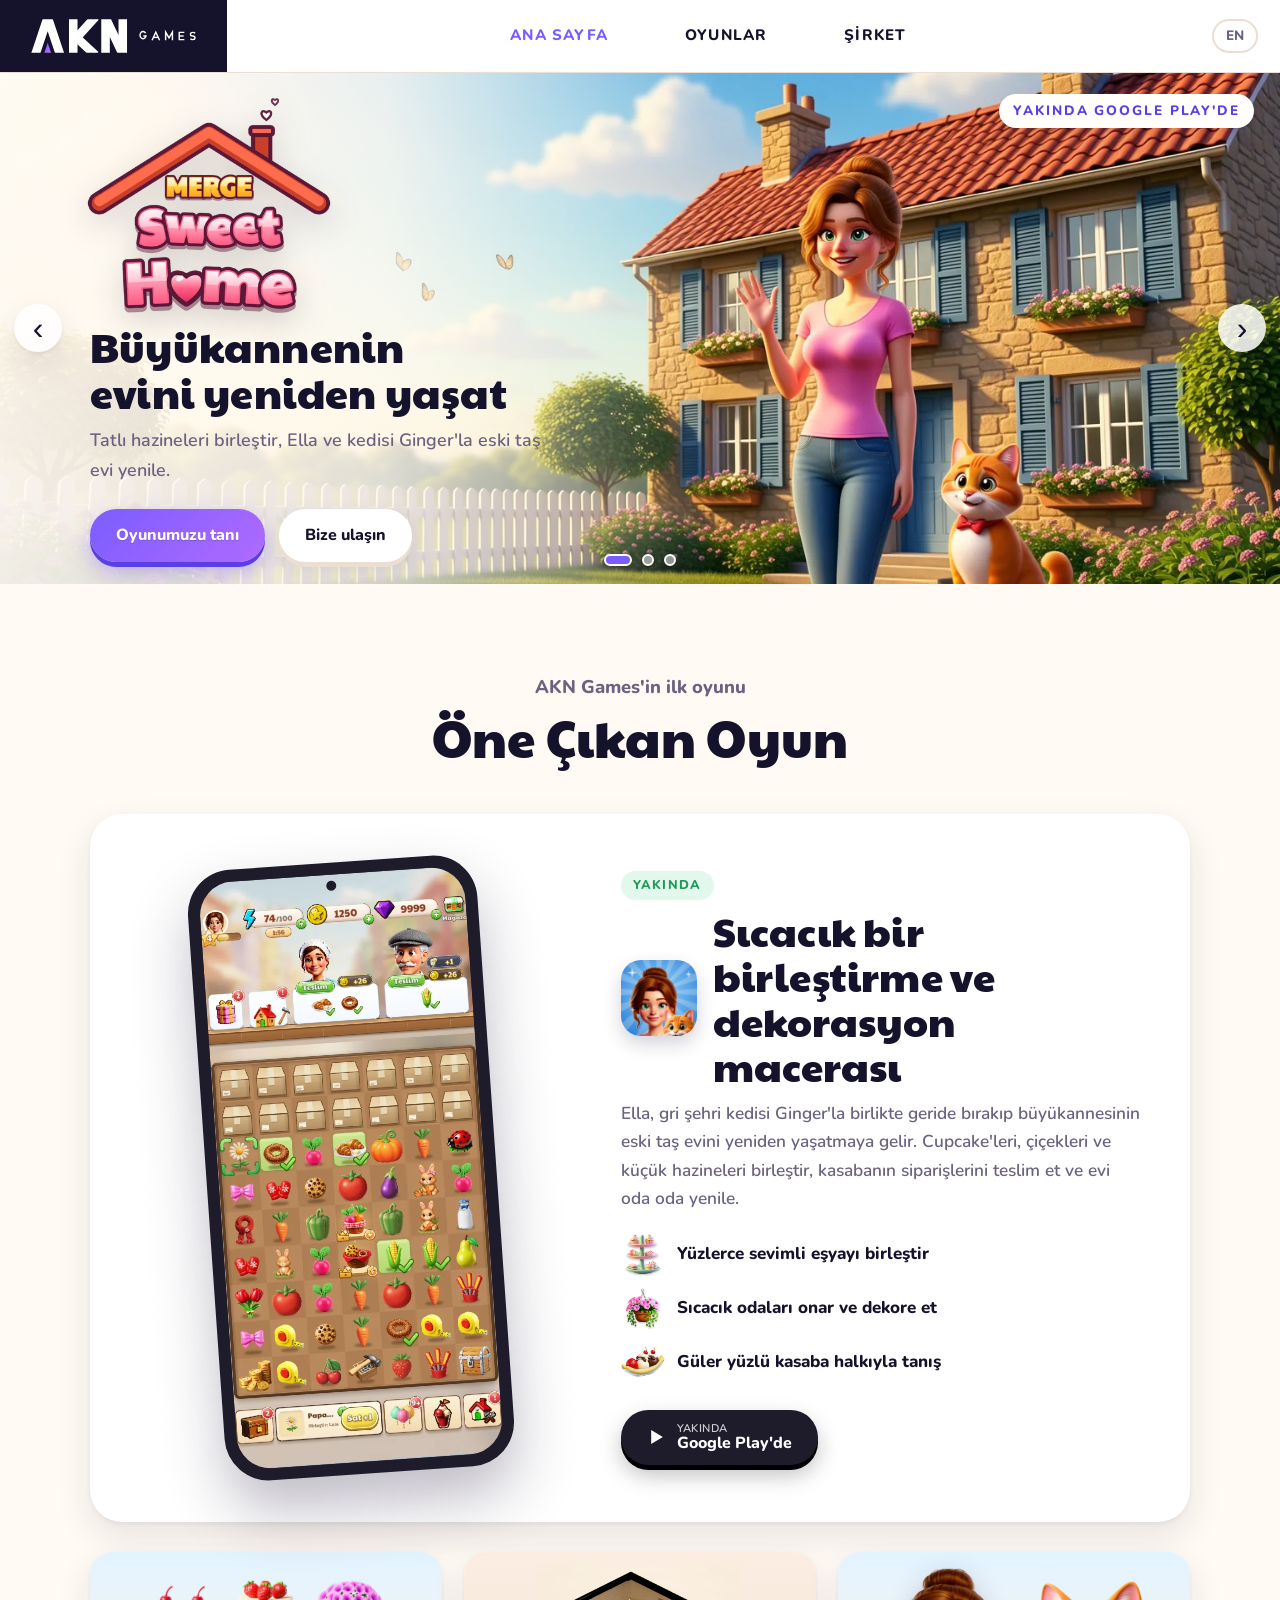
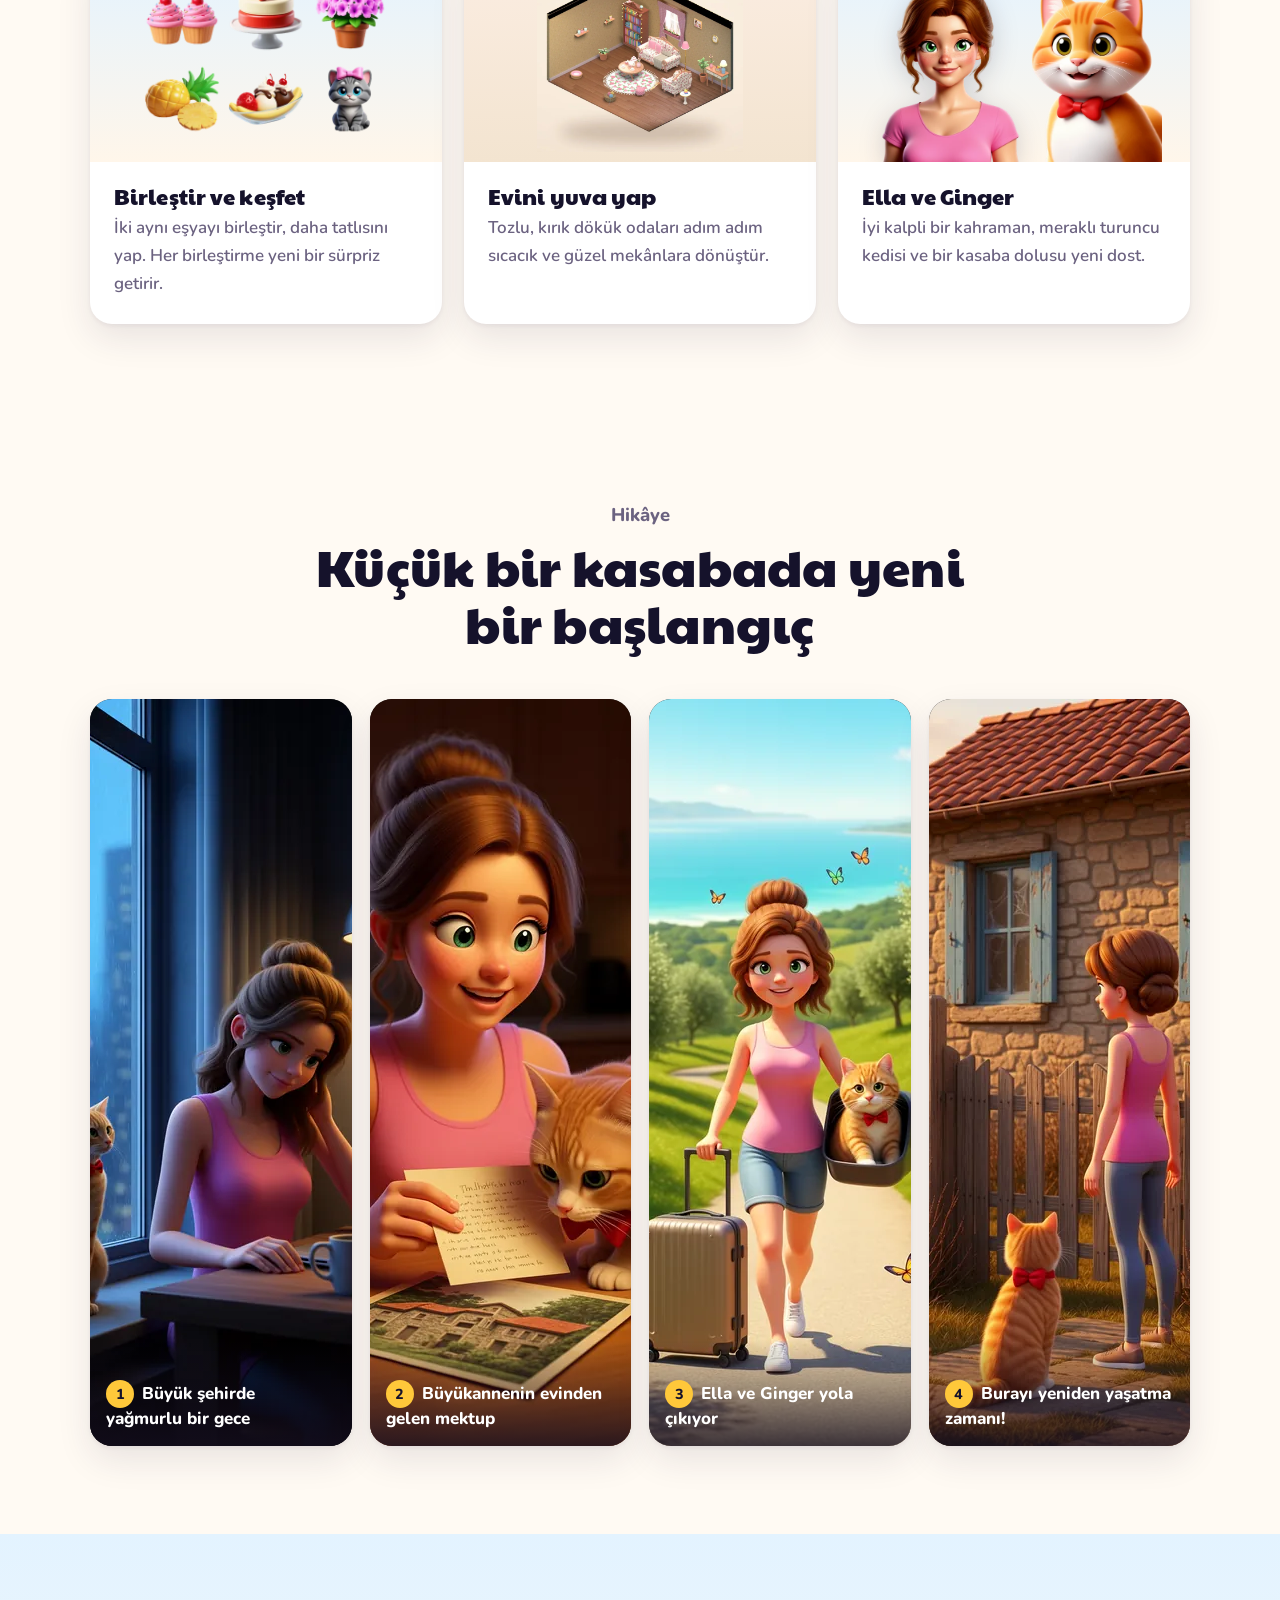
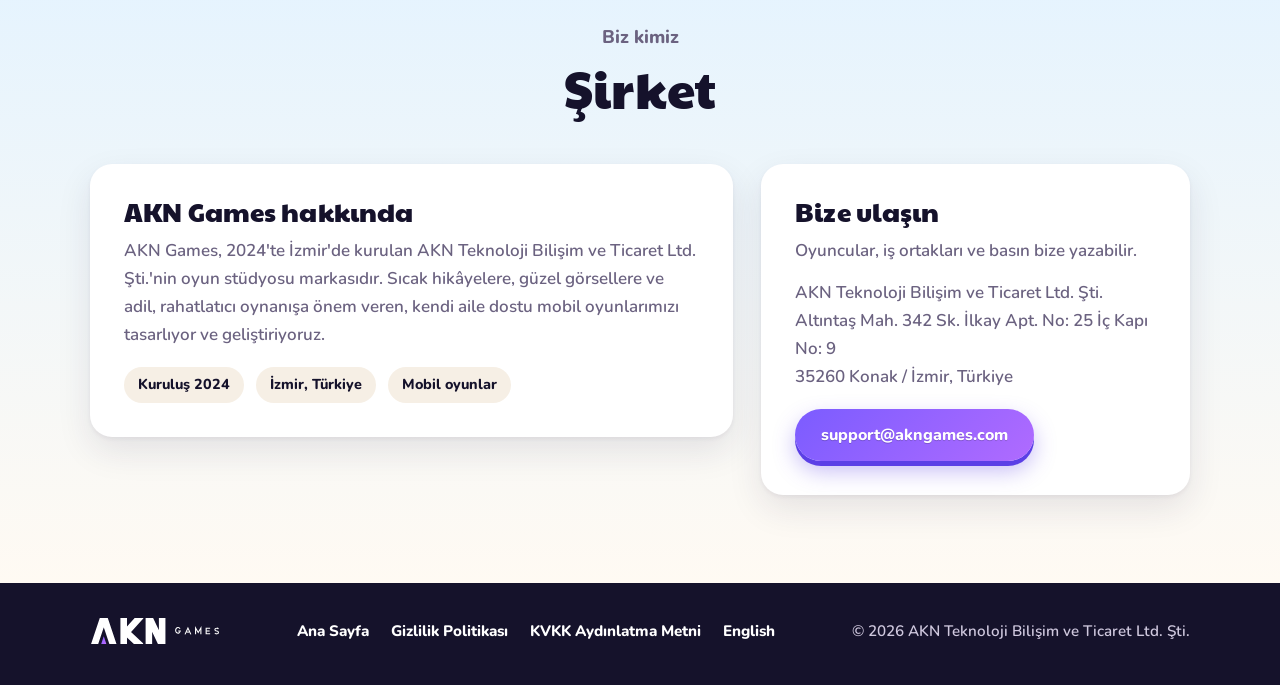
==== tr/index.html @ b54493ae "AKN Games web sitesi Ana sayfa (EN/TR), gizlilik politikasi, KVKK aydinlatma metni.  Co-Authored-By:" ====
<!doctype html>
<html lang="tr">
<head>
<meta charset="utf-8">
<meta name="viewport" content="width=device-width, initial-scale=1">
<title>AKN Games – Sıcacık mobil oyunlar</title>
<meta name="description" content="AKN Games sıcak, keyifli mobil oyunlar yapar. İlk oyunumuz, Ella ve kedisi Ginger'ın birleştirme ve ev dekorasyonu macerası, yakında Google Play'de.">
<link rel="icon" href="../favicon.svg" type="image/svg+xml">
<link rel="preload" href="../fonts/paytone-one.woff2" as="font" type="font/woff2" crossorigin>
<link rel="stylesheet" href="../style.css">
<link rel="alternate" hreflang="en" href="https://akngames.com/index.html">
</head>
<body>
<header class="nav">
  <a class="logo" href="index.html"><img src="../img/logo-beyaz.svg" alt="AKN Games" width="204" height="44"></a>
  <nav aria-label="Ana menü">
    <a href="index.html" aria-current="page">Ana Sayfa</a>
    <a href="#games">Oyunlar</a>
    <a href="#company">Şirket</a>
  </nav>
  <div class="lang"><a href="../index.html" hreflang="en" lang="en">EN</a></div>
</header>

<section class="slider" aria-roledescription="carousel" aria-label="Merge Sweet Home">
  <span class="eyebrow slider-badge">Yakında Google Play'de</span>
  <div class="slides">
    <div class="slide on" data-i="0">
      <img src="../img/banner-ev.webp" alt="Ella ve Ginger yenilenmiş taş evlerinin önünde" width="1536" height="640">
      <div class="slide-txt wrap">
        <img class="game-logo" src="../img/oyun-logo.webp" alt="Merge Sweet Home" width="420" height="373">
        <h1>Büyükannenin evini yeniden yaşat</h1>
        <p>Tatlı hazineleri birleştir, Ella ve kedisi Ginger'la eski taş evi yenile.</p>
        <div class="actions"><a class="btn btn-play" href="#games">Oyunumuzu tanı</a><a class="btn btn-light" href="mailto:support@akngames.com">Bize ulaşın</a></div>
      </div>
    </div>
    <div class="slide" data-i="1" aria-hidden="true">
      <img src="../img/banner-salon.webp" alt="Ella, Ginger'la birlikte sıcacık salonu dekore ediyor" width="1536" height="640" loading="lazy">
      <div class="slide-txt wrap">
        <img class="game-logo" src="../img/oyun-logo.webp" alt="Merge Sweet Home" width="420" height="373">
        <h1>Her odayı yuva gibi yap</h1>
        <p>Odaları onar, temizle ve dekore et; adım adım, keyifle.</p>
        <div class="actions"><a class="btn btn-play" href="#games">Oyunumuzu tanı</a><a class="btn btn-light" href="mailto:support@akngames.com">Bize ulaşın</a></div>
      </div>
    </div>
    <div class="slide" data-i="2" aria-hidden="true">
      <img src="../img/banner-kasaba.webp" alt="Ella ve Ginger küçük kasabanın güneşli caddesinde" width="1536" height="640" loading="lazy">
      <div class="slide-txt wrap">
        <img class="game-logo" src="../img/oyun-logo.webp" alt="Merge Sweet Home" width="420" height="373">
        <h1>Bahar Vadisi'nin güler yüzlü insanlarıyla tanış</h1>
        <p>Kasabanın siparişlerini teslim et, küçük bir kasabada yeni dostlar edin.</p>
        <div class="actions"><a class="btn btn-play" href="#games">Oyunumuzu tanı</a><a class="btn btn-light" href="mailto:support@akngames.com">Bize ulaşın</a></div>
      </div>
    </div>
  </div>
  <button class="arrow prev" type="button" aria-label="Önceki">&#8249;</button>
  <button class="arrow next" type="button" aria-label="Sonraki">&#8250;</button>
  <div class="dots"><button type="button" aria-label="Göster 1" aria-current="true"></button><button type="button" aria-label="Göster 2"></button><button type="button" aria-label="Göster 3"></button></div>
</section>

<section class="block" id="games">
  <div class="wrap">
    <div class="head">
      <span class="sub">AKN Games'in ilk oyunu</span>
      <h2>Öne Çıkan Oyun</h2>
    </div>

    <article class="game">
      <div class="phone"><img src="../img/game-board.webp" alt="Merge Sweet Home oyun tahtası" width="456" height="988"></div>
      <div>
        <span class="tag">Yakında</span>
        <div class="game-title">
          <img src="../img/game-icon.webp" alt="" width="320" height="320">
          <h3>Sıcacık bir birleştirme ve dekorasyon macerası</h3>
        </div>
        <p>Ella, gri şehri kedisi Ginger'la birlikte geride bırakıp büyükannesinin eski taş evini yeniden yaşatmaya gelir. Cupcake'leri, çiçekleri ve küçük hazineleri birleştir, kasabanın siparişlerini teslim et ve evi oda oda yenile.</p>
        <ul class="points">
          <li><img src="../img/item-bake11.webp" alt="" width="160" height="160">Yüzlerce sevimli eşyayı birleştir</li>
          <li><img src="../img/item-flower9.webp" alt="" width="160" height="160">Sıcacık odaları onar ve dekore et</li>
          <li><img src="../img/item-ice4.webp" alt="" width="160" height="160">Güler yüzlü kasaba halkıyla tanış</li>
        </ul>
        <a class="btn btn-dark" href="#games" aria-disabled="true">
          <svg viewBox="0 0 24 24" aria-hidden="true"><path d="M5 3.5v17l14-8.5z" fill="#fff"/></svg>
          <span><small>YAKINDA</small><b>Google Play'de</b></span>
        </a>
      </div>
    </article>

    <div class="features">
      <div class="feature">
        <div class="pic items"><img src="../img/item-bake5.webp" alt="" width="160" height="160"><img src="../img/item-bake8.webp" alt="" width="160" height="160"><img src="../img/item-flower6.webp" alt="" width="160" height="160"><img src="../img/item-fruit7.webp" alt="" width="160" height="160"><img src="../img/item-ice4.webp" alt="" width="160" height="160"><img src="../img/item-kedi3.webp" alt="" width="160" height="160"></div>
        <div class="txt"><h3>Birleştir ve keşfet</h3><p>İki aynı eşyayı birleştir, daha tatlısını yap. Her birleştirme yeni bir sürpriz getirir.</p></div>
      </div>
      <div class="feature">
        <div class="pic room"><img src="../img/room1.webp" alt="Bitmiş, sıcacık bir oturma odası" width="720" height="666"></div>
        <div class="txt"><h3>Evini yuva yap</h3><p>Tozlu, kırık dökük odaları adım adım sıcacık ve güzel mekânlara dönüştür.</p></div>
      </div>
      <div class="feature">
        <div class="pic pair"><img class="g" src="../img/ginger-bust.webp" alt="Kedi Ginger" width="360" height="499"><img class="e" src="../img/ella-bust.webp" alt="Ella" width="360" height="503"></div>
        <div class="txt"><h3>Ella ve Ginger</h3><p>İyi kalpli bir kahraman, meraklı turuncu kedisi ve bir kasaba dolusu yeni dost.</p></div>
      </div>
    </div>
  </div>
</section>

<section class="block story-block">
  <div class="wrap">
    <div class="head">
      <span class="sub">Hikâye</span>
      <h2>Küçük bir kasabada yeni bir başlangıç</h2>
    </div>
    <div class="story">
      <figure><img src="../img/story1.webp" alt="Ella yağmurlu şehirde Ginger'la geç saate kadar çalışıyor" width="420" height="747" loading="lazy"><figcaption><b>1</b>Büyük şehirde yağmurlu bir gece</figcaption></figure>
      <figure><img src="../img/story2.webp" alt="Ella büyükannesinin evi hakkındaki mektubu okuyor" width="420" height="747" loading="lazy"><figcaption><b>2</b>Büyükannenin evinden gelen mektup</figcaption></figure>
      <figure><img src="../img/story3.webp" alt="Ella ve Ginger güneşli bir yolda" width="420" height="747" loading="lazy"><figcaption><b>3</b>Ella ve Ginger yola çıkıyor</figcaption></figure>
      <figure><img src="../img/story4.webp" alt="Ella ve Ginger eski taş eve varıyor" width="420" height="747" loading="lazy"><figcaption><b>4</b>Burayı yeniden yaşatma zamanı!</figcaption></figure>
    </div>
  </div>
</section>

<section class="block company" id="company">
  <div class="wrap">
    <div class="head">
      <span class="sub">Biz kimiz</span>
      <h2>Şirket</h2>
    </div>
    <div class="about">
      <div class="card">
        <h3>AKN Games hakkında</h3>
        <p>AKN Games, 2024'te İzmir'de kurulan AKN Teknoloji Bilişim ve Ticaret Ltd. Şti.'nin oyun stüdyosu markasıdır. Sıcak hikâyelere, güzel görsellere ve adil, rahatlatıcı oynanışa önem veren, kendi aile dostu mobil oyunlarımızı tasarlıyor ve geliştiriyoruz.</p>
        <div class="stats"><span>Kuruluş 2024</span><span>İzmir, Türkiye</span><span>Mobil oyunlar</span></div>
      </div>
      <div class="card">
        <h3>Bize ulaşın</h3>
        <p>Oyuncular, iş ortakları ve basın bize yazabilir.</p>
        <address>AKN Teknoloji Bilişim ve Ticaret Ltd. Şti.<br>Altıntaş Mah. 342 Sk. İlkay Apt. No: 25 İç Kapı No: 9<br>35260 Konak / İzmir, Türkiye</address>
        <a class="btn btn-play" href="mailto:support@akngames.com">support@akngames.com</a>
      </div>
    </div>
  </div>
</section>

<footer class="foot">
  <div class="wrap">
    <span class="foot-brand"><img src="../img/logo-beyaz.svg" alt="AKN Games" width="148" height="32"></span>
    <nav aria-label="Footer">
      <a href="index.html">Ana Sayfa</a><a href="gizlilik.html">Gizlilik Politikası</a><a href="kvkk.html">KVKK Aydınlatma Metni</a><a href="../index.html" lang="en">English</a>
    </nav>
    <span>© 2026 AKN Teknoloji Bilişim ve Ticaret Ltd. Şti.</span>
  </div>
</footer>
<script src="../site.js" defer></script>
</body>
</html>
---- style.css ----
/* AKN Games sitesi. Duzen higgsgame.com orneginden (renkli logo blogu + sade menu, tam genislik oyun gorseli,
   "Featured Game" satiri, sirket ve iletisim). Yazi tipleri oyundakiyle ayni ve sitede barinir (ucuncu tarafa istek yok). */
@font-face { font-family: "Paytone One"; src: url("fonts/paytone-one.woff2") format("woff2"); font-weight: 400; font-display: swap; }
@font-face { font-family: "Nunito"; src: url("fonts/nunito-600.woff2") format("woff2"); font-weight: 600; font-display: swap; }
@font-face { font-family: "Nunito"; src: url("fonts/nunito-800.woff2") format("woff2"); font-weight: 800; font-display: swap; }

:root {
  --brand: #7b5cff;
  --brand-dark: #5b3fe6;
  --sky: #3fa9f5;
  --sky-soft: #e3f3ff;
  --sun: #ffc83a;
  --leaf: #2fbf71;
  --leaf-dark: #1f9a58;
  --ink: #15122b;
  --muted: #6b6280;
  --bg: #fffaf3;
  --soft: #f6efe5;
  --card: #ffffff;
  --line: #eadfd2;
  --radius: 22px;
  --shadow: 0 2px 4px rgba(43, 33, 64, .06), 0 14px 34px rgba(43, 33, 64, .10);
  --display: "Paytone One", "Arial Rounded MT Bold", "Segoe UI", system-ui, sans-serif;
  --body: "Nunito", "Segoe UI", system-ui, -apple-system, Roboto, Arial, sans-serif;
}
* { box-sizing: border-box; }
html { scroll-behavior: smooth; -webkit-text-size-adjust: 100%; }
body { margin: 0; background: var(--bg); color: var(--ink); font: 600 17px/1.65 var(--body); }
img { max-width: 100%; display: block; }
a { color: var(--brand-dark); text-underline-offset: 3px; }
a:focus-visible, .btn:focus-visible { outline: 3px solid var(--sky); outline-offset: 3px; border-radius: 10px; }
h1, h2, h3 { font-family: var(--display); font-weight: 400; line-height: 1.12; margin: 0; letter-spacing: .005em; }
.wrap { max-width: 1140px; margin: 0 auto; padding: 0 20px; }

/* ---------------------------------------------------------------- ust menu */
.nav { position: sticky; top: 0; z-index: 20; display: flex; align-items: stretch; background: #fff; box-shadow: 0 1px 0 var(--line); }
.logo { display: flex; align-items: center; background: var(--ink); text-decoration: none; padding: 0 30px; min-height: 72px; }
.logo img { height: 36px; width: auto; }
.nav nav { flex: 1; display: flex; align-items: center; justify-content: center; gap: clamp(18px, 6vw, 90px); padding: 0 16px; }
.nav nav a { color: var(--ink); text-decoration: none; font-weight: 800; font-size: .95rem; letter-spacing: .08em; text-transform: uppercase; }
.nav nav a:hover, .nav nav a[aria-current="page"] { color: var(--brand); }
.lang { display: flex; align-items: center; padding: 0 22px; }
.lang a { color: var(--muted); font-weight: 800; font-size: .85rem; text-decoration: none; border: 2px solid var(--line); border-radius: 999px; padding: 4px 12px; }
.lang a:hover { border-color: var(--brand); color: var(--brand); }

/* ---------------------------------------------------------------- ana banner (kayan) */
.slider { position: relative; overflow: hidden; background: #cfe9ff; }
.slides { position: relative; height: clamp(460px, 40vw, 680px); }
.slide { position: absolute; inset: 0; opacity: 0; visibility: hidden; transition: opacity .8s ease, visibility .8s; }
.slide.on { opacity: 1; visibility: visible; }
.slide > img { position: absolute; inset: 0; width: 100%; height: 100%; object-fit: cover; object-position: 70% 50%; }
.slide::after { content: ""; position: absolute; inset: 0; pointer-events: none;
  background: linear-gradient(90deg, rgba(255, 250, 243, .94) 0%, rgba(255, 250, 243, .78) 30%, rgba(255, 250, 243, 0) 56%); }
.slide-txt { position: relative; z-index: 2; height: 100%; display: flex; flex-direction: column; justify-content: center; align-items: flex-start; }
.slide-txt > * { max-width: 470px; }
.game-logo { width: min(250px, 60%); height: auto; margin: 0 0 8px -6px; filter: drop-shadow(0 10px 16px rgba(21, 18, 43, .18)); }
.slide h1 { font-size: clamp(1.8rem, 3.2vw, 2.7rem); margin: 0 0 10px; text-wrap: balance; }
.slide p { color: var(--muted); font-size: 1.12rem; margin: 0 0 24px; }
.slider-badge { position: absolute; z-index: 5; top: 22px; right: 26px; margin: 0; }
.arrow { position: absolute; z-index: 5; top: 50%; transform: translateY(-50%); width: 48px; height: 48px; border: 0; border-radius: 50%;
  background: rgba(255, 255, 255, .85); color: var(--ink); font-size: 2rem; line-height: 1; cursor: pointer; box-shadow: var(--shadow); }
.arrow:hover { background: #fff; }
.arrow:focus-visible, .dots button:focus-visible { outline: 3px solid var(--brand); outline-offset: 3px; }
.prev { left: 14px; }
.next { right: 14px; }
.dots { position: absolute; z-index: 5; left: 0; right: 0; bottom: 18px; display: flex; justify-content: center; gap: 10px; }
.dots button { width: 12px; height: 12px; padding: 0; border: 2px solid #fff; border-radius: 50%; background: rgba(255, 255, 255, .5); cursor: pointer; box-shadow: 0 1px 4px rgba(0, 0, 0, .25); }
.dots button[aria-current="true"] { background: var(--brand); border-color: #fff; width: 28px; border-radius: 999px; }
.eyebrow { display: inline-block; font-weight: 800; font-size: .85rem; letter-spacing: .14em; text-transform: uppercase; color: var(--brand-dark); background: #fff; border-radius: 999px; padding: 6px 14px; box-shadow: var(--shadow); margin-bottom: 18px; }
.actions { display: flex; flex-wrap: wrap; gap: 14px; align-items: center; }

/* oyun dugmeleri (oyundaki yesil dugme gibi) */
.btn { display: inline-flex; align-items: center; gap: 10px; text-decoration: none; font-weight: 800; font-size: 1rem; border-radius: 999px; padding: 13px 26px; transition: transform .15s ease; }
.btn:hover { transform: translateY(-2px); }
.btn-play { color: #fff; background: linear-gradient(135deg, #7b5cff, #b06bff); box-shadow: 0 5px 0 var(--brand-dark), 0 10px 22px rgba(91, 63, 230, .35); text-shadow: 0 1px 0 rgba(0, 0, 0, .18); }
.btn-dark { color: #fff; background: #1e1b2b; box-shadow: 0 5px 0 #000, 0 10px 22px rgba(0, 0, 0, .25); }
.btn-dark svg { width: 20px; height: 20px; }
.btn-dark small { display: block; font-size: .7rem; font-weight: 600; opacity: .8; line-height: 1; letter-spacing: .04em; }
.btn-dark b { display: block; line-height: 1.15; }
.btn-light { color: var(--ink); background: #fff; box-shadow: 0 5px 0 var(--line), 0 10px 22px rgba(43, 33, 64, .10); }


/* ---------------------------------------------------------------- bolumler */
section.block { padding: 88px 0; }
.head { text-align: center; margin: 0 auto 48px; max-width: 720px; }
.head .sub { display: block; font-weight: 800; color: var(--muted); font-size: 1.15rem; margin-bottom: 6px; }
.head h2 { font-size: clamp(2.1rem, 5vw, 3.2rem); }
.head p { color: var(--muted); margin: 14px 0 0; }

/* one cikan oyun satiri */
.game { display: grid; grid-template-columns: .9fr 1.1fr; align-items: center; gap: 56px; background: var(--card); border-radius: 32px; padding: 48px; box-shadow: var(--shadow); }
.phone { position: relative; justify-self: center; width: min(290px, 100%); aspect-ratio: 9 / 19; border-radius: 44px; background: #1e1b2b; padding: 12px; box-shadow: 0 30px 60px rgba(43, 33, 64, .30); transform: rotate(-4deg); }
.phone::before { content: ""; position: absolute; top: 18px; left: 50%; width: 10px; height: 10px; transform: translateX(-50%); background: #1e1b2b; border-radius: 50%; z-index: 2; }
.phone img { width: 100%; height: 100%; object-fit: cover; object-position: center top; border-radius: 34px; }
.game-title { display: flex; align-items: center; gap: 16px; margin-bottom: 12px; }
.game-title img { width: 76px; height: 76px; border-radius: 20px; box-shadow: 0 8px 18px rgba(43, 33, 64, .2); }
.game-title h3 { font-size: clamp(1.7rem, 3.6vw, 2.5rem); }
.tag { display: inline-block; font-weight: 800; font-size: .8rem; letter-spacing: .1em; text-transform: uppercase; color: var(--leaf-dark); background: #e2f8ec; border-radius: 999px; padding: 4px 12px; margin-bottom: 8px; }
.game p { color: var(--muted); font-size: 1.08rem; margin: 0 0 18px; }
.points { list-style: none; padding: 0; margin: 0 0 26px; display: grid; gap: 10px; }
.points li { display: flex; align-items: center; gap: 12px; font-weight: 800; }
.points img { width: 44px; height: 44px; flex: none; }

/* ozellik kartlari */
.features { display: grid; grid-template-columns: repeat(3, 1fr); gap: 22px; margin-top: 30px; }
.feature { background: var(--card); border-radius: var(--radius); box-shadow: var(--shadow); overflow: hidden; }
.feature .pic { height: 210px; display: grid; place-items: center; background: linear-gradient(180deg, var(--sky-soft), #fff6ea); }
.feature .pic img { max-height: 190px; width: auto; }
.feature .pic.room { background: linear-gradient(180deg, #fbede2, #f3e4d0); }
.feature .pic.pair { position: relative; display: block; overflow: hidden; }
.feature .pic.pair img { position: absolute; bottom: 0; height: 196px; width: auto; max-height: none; }
.feature .pic.pair .e { left: 12%; z-index: 2; filter: drop-shadow(0 6px 12px rgba(21, 18, 43, .18)); }
.feature .pic.pair .g { right: 8%; height: 182px; }
.feature .pic.items { display: grid; grid-template-columns: repeat(3, 76px); gap: 8px; justify-content: center; align-content: center; }
.feature .pic.items img { width: 76px; height: 76px; }
.feature .txt { padding: 22px 24px 26px; }
.feature h3 { font-size: 1.35rem; margin-bottom: 6px; }
.feature p { margin: 0; color: var(--muted); }

/* hikaye seridi */
.story-block { padding-top: 0; }
.story { display: grid; grid-template-columns: repeat(4, 1fr); gap: 18px; }
.story figure { margin: 0; position: relative; border-radius: var(--radius); overflow: hidden; box-shadow: var(--shadow); background: #222; }
.story img { width: 100%; aspect-ratio: 9 / 15; object-fit: cover; object-position: center 40%; }
.story figcaption { position: absolute; left: 0; right: 0; bottom: 0; padding: 40px 16px 16px; color: #fff; font-weight: 800; line-height: 1.3;
  background: linear-gradient(180deg, rgba(20, 14, 30, 0), rgba(20, 14, 30, .82)); }
.story figcaption b { display: inline-grid; place-items: center; width: 28px; height: 28px; margin-right: 8px; border-radius: 50%; background: var(--sun); color: var(--ink); font-size: .9rem; }

/* sirket */
.company { background: linear-gradient(180deg, var(--sky-soft), var(--bg)); }
.about { display: grid; grid-template-columns: 1.2fr .8fr; gap: 28px; align-items: start; }
.about .card { background: var(--card); border-radius: var(--radius); box-shadow: var(--shadow); padding: 34px; }
.about h3 { font-size: 1.6rem; margin-bottom: 10px; }
.about p { color: var(--muted); margin: 0 0 14px; }
.about address { font-style: normal; color: var(--muted); margin-bottom: 18px; }
.stats { display: flex; flex-wrap: wrap; gap: 12px; margin-top: 18px; }
.stats span { background: var(--soft); border-radius: 999px; padding: 6px 14px; font-weight: 800; font-size: .9rem; }

/* ---------------------------------------------------------------- alt bilgi */
footer.foot { background: var(--ink); color: #cfc8de; font-size: .95rem; }
footer.foot .wrap { display: flex; flex-wrap: wrap; justify-content: space-between; align-items: center; gap: 18px; padding-top: 34px; padding-bottom: 40px; }
footer.foot nav { display: flex; flex-wrap: wrap; gap: 8px 22px; }
footer.foot a { color: #fff; text-decoration: none; font-weight: 800; }
footer.foot a:hover { color: #c9b8ff; }
.foot-brand { display: flex; align-items: center; }
.foot-brand img { height: 28px; width: auto; }

/* ---------------------------------------------------------------- metin sayfalari */
.doc-top { background: linear-gradient(180deg, var(--sky-soft), var(--bg)); padding: 56px 0 30px; }
.doc-top h1 { font-size: clamp(2rem, 5vw, 2.9rem); }
.doc-top .date { color: var(--muted); margin: 8px 0 0; }
main.doc { max-width: 860px; margin: 0 auto 72px; padding: 36px clamp(20px, 5vw, 48px); background: var(--card); border-radius: 28px; box-shadow: var(--shadow); }
main.doc h2 { font-family: var(--display); font-size: 1.35rem; margin: 30px 0 8px; }
main.doc h2:first-of-type { margin-top: 18px; }
main.doc ul { padding-left: 1.2em; }
main.doc li { margin: 4px 0; }
.box { background: var(--sky-soft); border-radius: 18px; padding: 16px 20px; }

/* ---------------------------------------------------------------- telefon ve tablet */
@media (max-width: 760px) {
  .slides { height: auto; }
  .slide { position: absolute; }
  .slide.on { position: relative; }
  .slide > img { position: relative; height: auto; aspect-ratio: 4 / 3; object-position: 78% 50%; }
  .slide::after { display: none; }
  .slide-txt { height: auto; padding-top: 6px; padding-bottom: 54px; align-items: center; text-align: center; background: var(--bg); }
  .slide-txt > * { max-width: 520px; }
  .game-logo { width: 190px; margin: -110px auto 4px; }
  .slide .actions { justify-content: center; }
  .slider-badge { top: 12px; right: 12px; font-size: .72rem; padding: 4px 10px; }
  .arrow { top: 34%; width: 40px; height: 40px; font-size: 1.6rem; }
  .dots { bottom: 16px; }
}
@media (max-width: 920px) {
  .game, .about { grid-template-columns: 1fr; }
  .game { padding: 36px 24px; gap: 40px; }
  .features { grid-template-columns: 1fr; max-width: 480px; margin-left: auto; margin-right: auto; }
  .story { grid-template-columns: repeat(2, 1fr); }
}
@media (max-width: 640px) {
  body { font-size: 16px; }
  .nav { flex-wrap: wrap; }
  .logo { flex: 1; min-height: 60px; padding: 0 18px; }
  .logo img { height: 30px; }
  .lang { padding: 0 14px; background: var(--ink); }
  .lang a { color: #fff; border-color: rgba(255, 255, 255, .6); }
  .nav nav { flex-basis: 100%; order: 3; gap: 24px; padding: 10px 16px; }
  .phone { width: min(230px, 70%); }
  section.block { padding: 64px 0; }
}
@media (prefers-reduced-motion: reduce) {
  .slide { transition: none; }
  html { scroll-behavior: auto; }
  .btn { transition: none; }
}
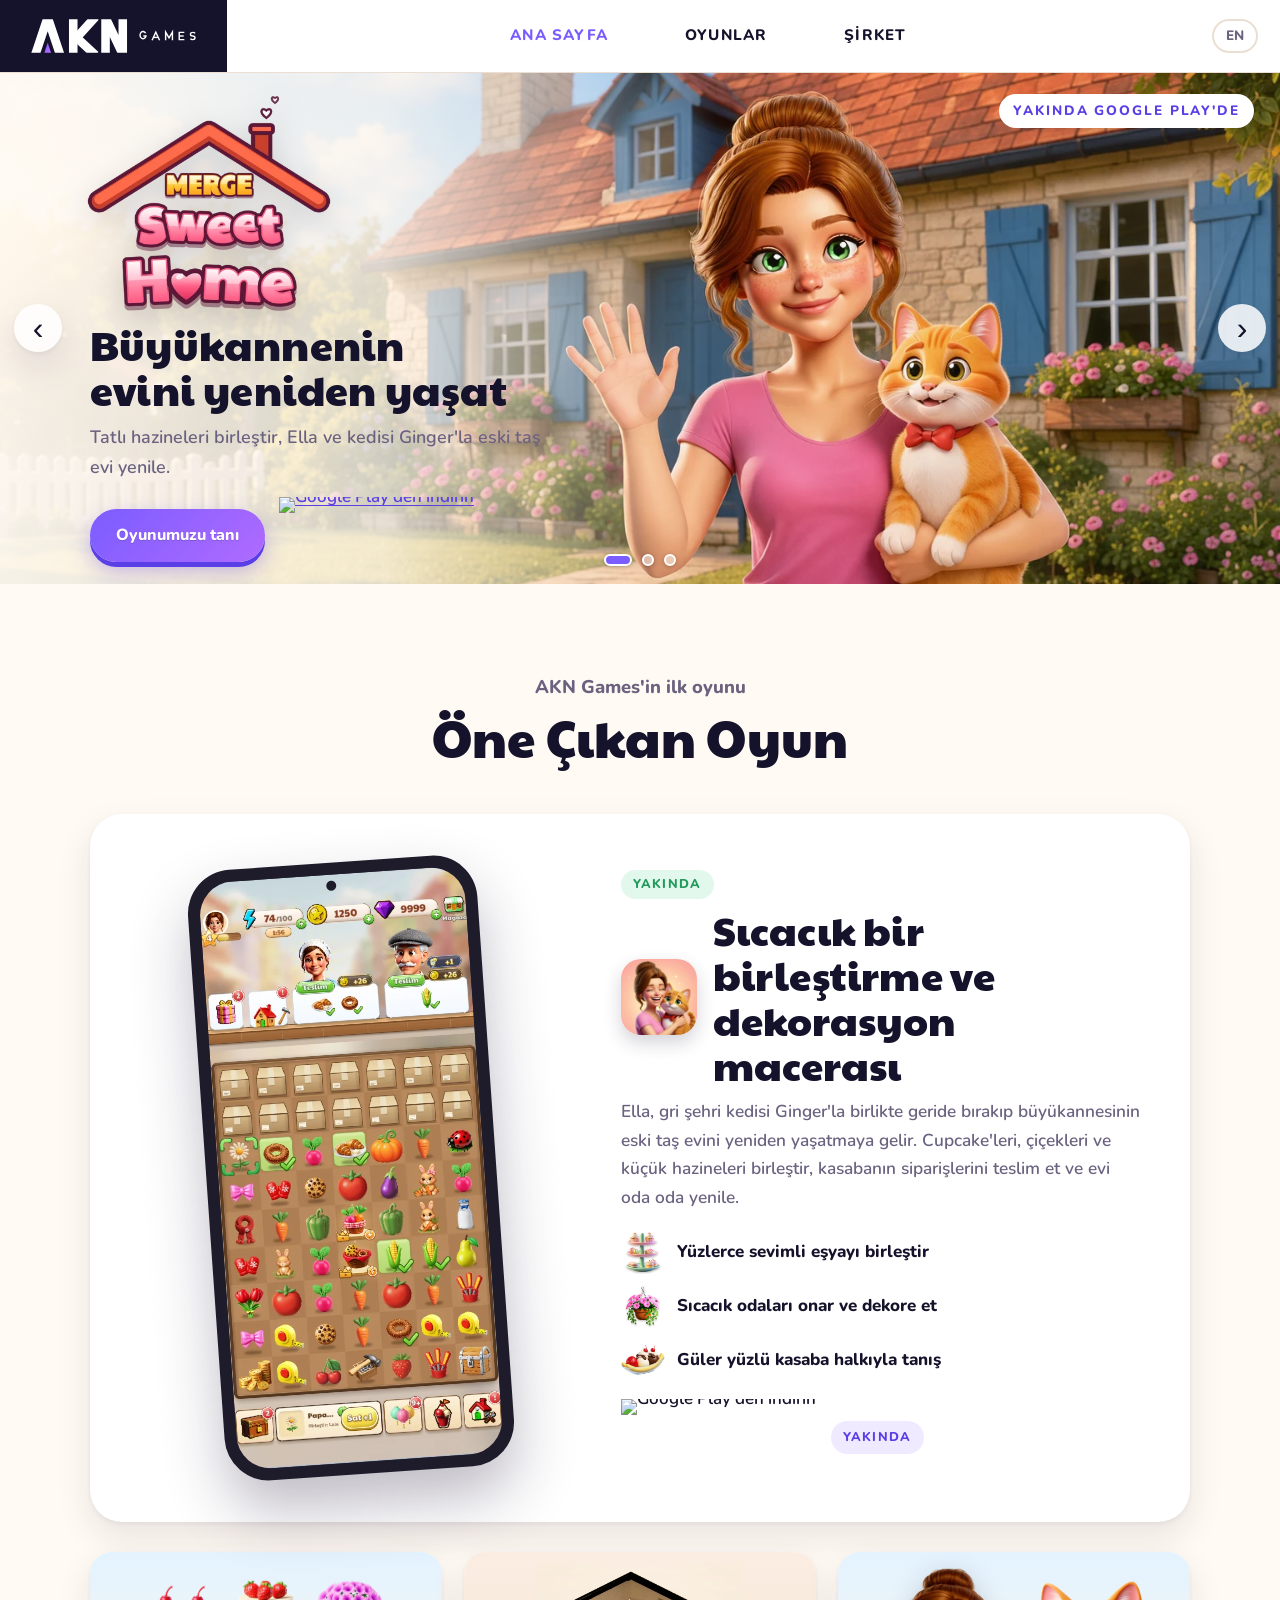
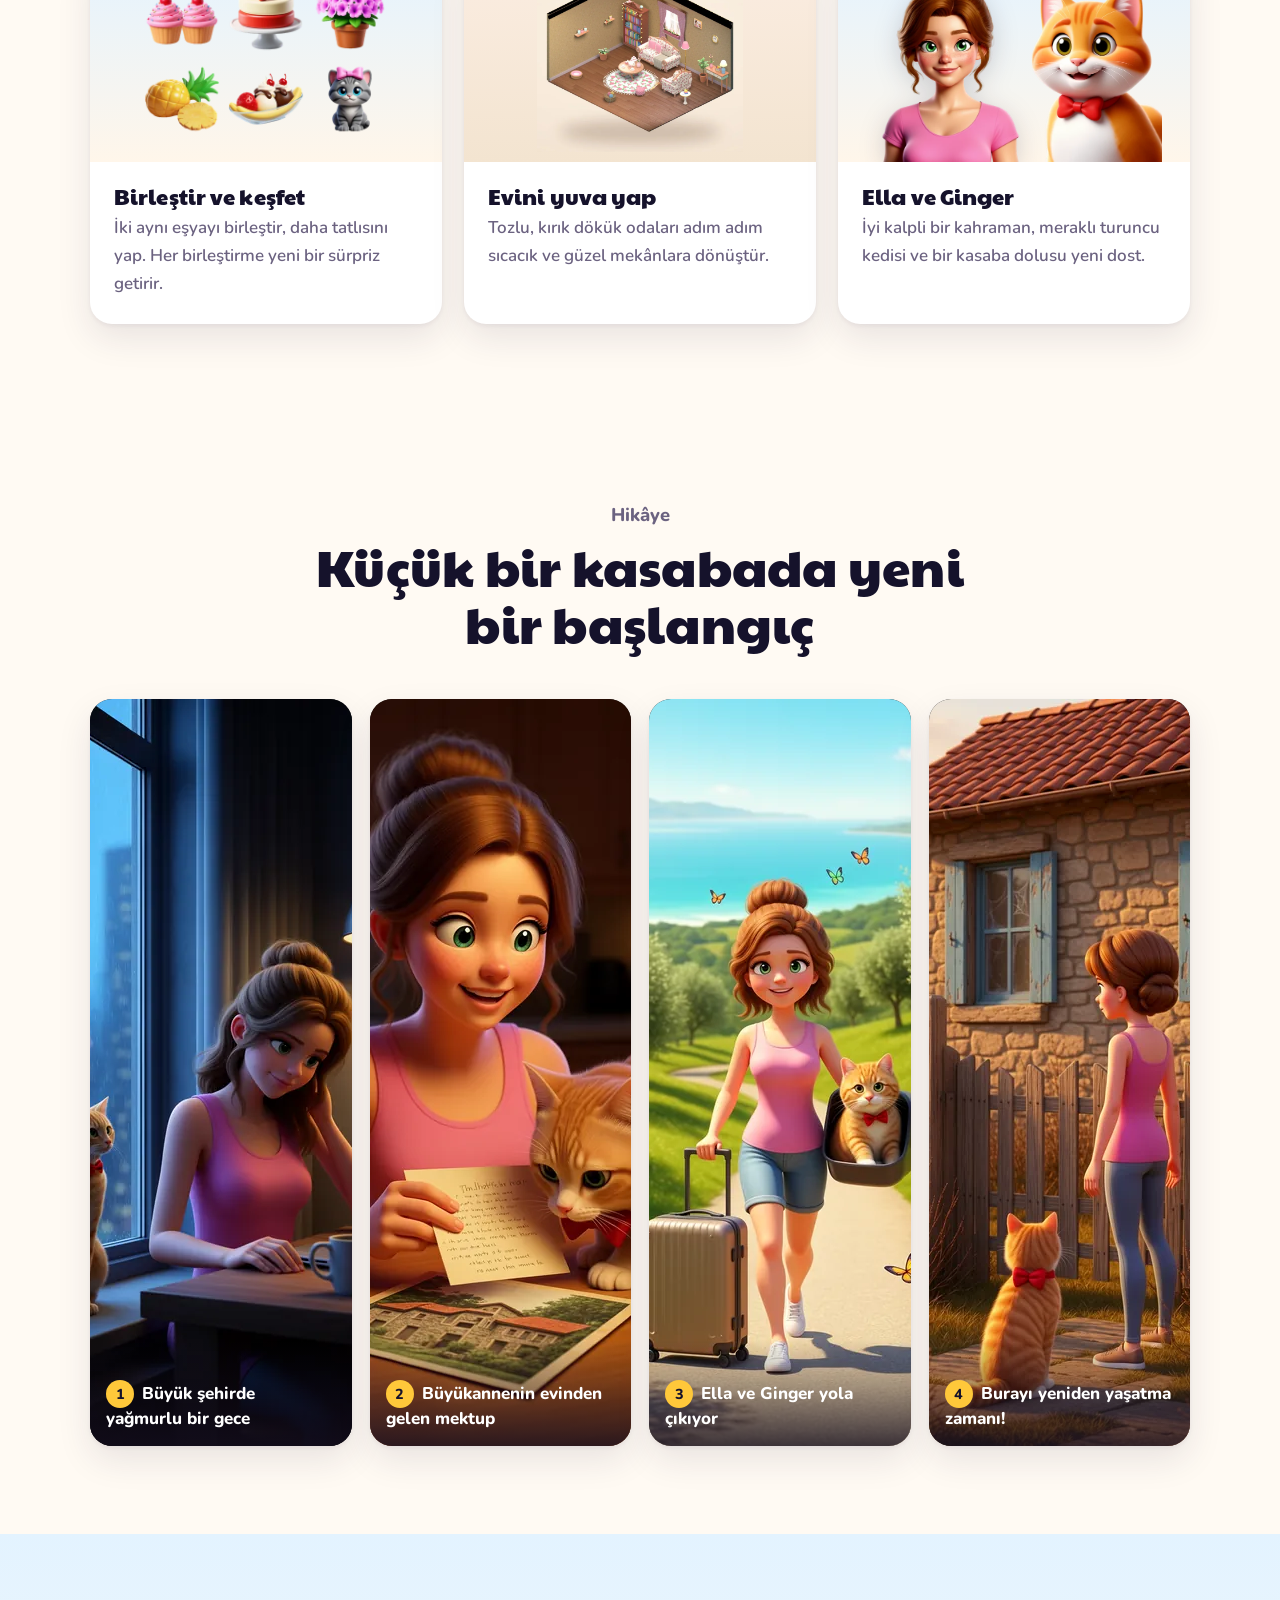
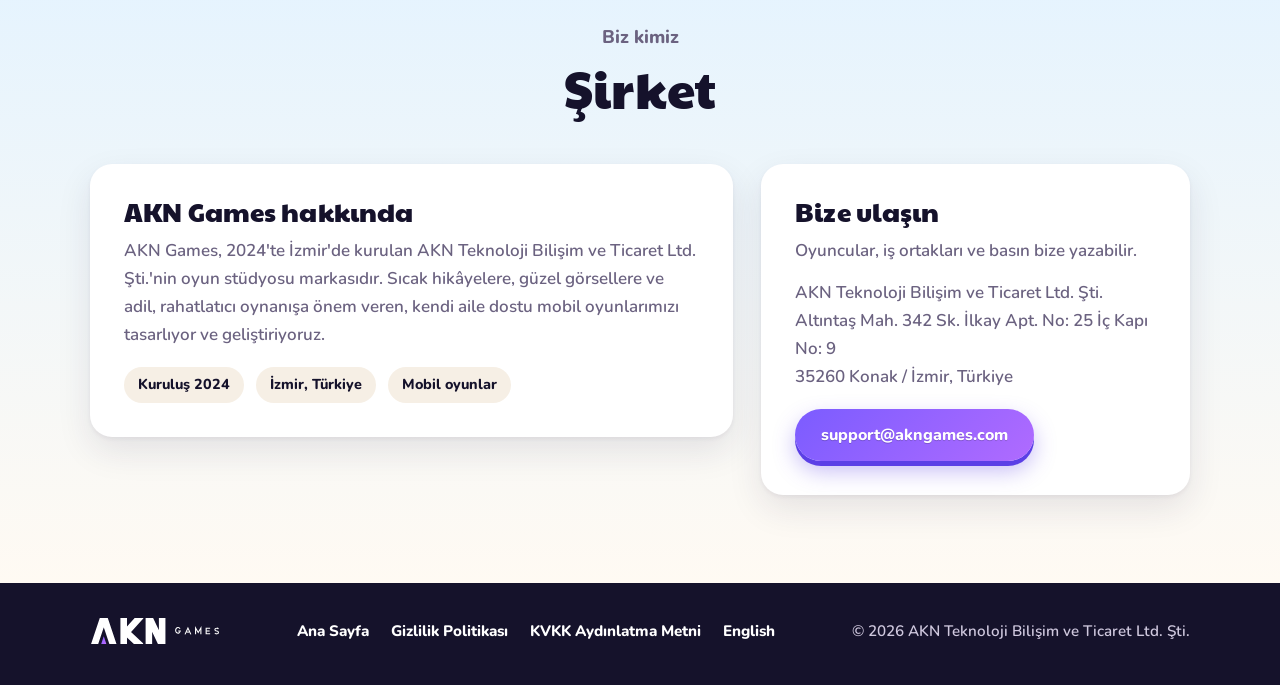
==== commit b15d89e3: "Yeni bannerlar, Google Play rozeti ve yeni oyun simgesi - Bannerlar FLUX 3 ile yeniden: Ella ve Ging" ====
--- a/tr/index.html
+++ b/tr/index.html
@@ -30,16 +30,16 @@
         <img class="game-logo" src="../img/oyun-logo.webp" alt="Merge Sweet Home" width="420" height="373">
         <h1>Büyükannenin evini yeniden yaşat</h1>
         <p>Tatlı hazineleri birleştir, Ella ve kedisi Ginger'la eski taş evi yenile.</p>
-        <div class="actions"><a class="btn btn-play" href="#games">Oyunumuzu tanı</a><a class="btn btn-light" href="mailto:support@akngames.com">Bize ulaşın</a></div>
+        <div class="actions"><a class="btn btn-play" href="#games">Oyunumuzu tanı</a><a class="gp-badge tr" href="#games" aria-label="Google Play, yakında"><img src="https://play.google.com/intl/en_us/badges/static/images/badges/tr_badge_web_generic.png" alt="Google Play'den indirin" width="196" height="76"></a></div>
       </div>
     </div>
     <div class="slide" data-i="1" aria-hidden="true">
-      <img src="../img/banner-salon.webp" alt="Ella, Ginger'la birlikte sıcacık salonu dekore ediyor" width="1536" height="640" loading="lazy">
+      <img src="../img/banner-salon.webp" alt="Ella, sıcacık salonda Ginger'la çayını yudumlayıp dinleniyor" width="1536" height="640" loading="lazy">
       <div class="slide-txt wrap">
         <img class="game-logo" src="../img/oyun-logo.webp" alt="Merge Sweet Home" width="420" height="373">
         <h1>Her odayı yuva gibi yap</h1>
         <p>Odaları onar, temizle ve dekore et; adım adım, keyifle.</p>
-        <div class="actions"><a class="btn btn-play" href="#games">Oyunumuzu tanı</a><a class="btn btn-light" href="mailto:support@akngames.com">Bize ulaşın</a></div>
+        <div class="actions"><a class="btn btn-play" href="#games">Oyunumuzu tanı</a><a class="gp-badge tr" href="#games" aria-label="Google Play, yakında"><img src="https://play.google.com/intl/en_us/badges/static/images/badges/tr_badge_web_generic.png" alt="Google Play'den indirin" width="196" height="76"></a></div>
       </div>
     </div>
     <div class="slide" data-i="2" aria-hidden="true">
@@ -48,7 +48,7 @@
         <img class="game-logo" src="../img/oyun-logo.webp" alt="Merge Sweet Home" width="420" height="373">
         <h1>Bahar Vadisi'nin güler yüzlü insanlarıyla tanış</h1>
         <p>Kasabanın siparişlerini teslim et, küçük bir kasabada yeni dostlar edin.</p>
-        <div class="actions"><a class="btn btn-play" href="#games">Oyunumuzu tanı</a><a class="btn btn-light" href="mailto:support@akngames.com">Bize ulaşın</a></div>
+        <div class="actions"><a class="btn btn-play" href="#games">Oyunumuzu tanı</a><a class="gp-badge tr" href="#games" aria-label="Google Play, yakında"><img src="https://play.google.com/intl/en_us/badges/static/images/badges/tr_badge_web_generic.png" alt="Google Play'den indirin" width="196" height="76"></a></div>
       </div>
     </div>
   </div>
@@ -78,10 +78,10 @@
           <li><img src="../img/item-flower9.webp" alt="" width="160" height="160">Sıcacık odaları onar ve dekore et</li>
           <li><img src="../img/item-ice4.webp" alt="" width="160" height="160">Güler yüzlü kasaba halkıyla tanış</li>
         </ul>
-        <a class="btn btn-dark" href="#games" aria-disabled="true">
-          <svg viewBox="0 0 24 24" aria-hidden="true"><path d="M5 3.5v17l14-8.5z" fill="#fff"/></svg>
-          <span><small>YAKINDA</small><b>Google Play'de</b></span>
-        </a>
+        <div class="store">
+          <span class="gp-badge tr"><img src="https://play.google.com/intl/en_us/badges/static/images/badges/tr_badge_web_generic.png" alt="Google Play'den indirin" width="196" height="76"></span>
+          <span class="store-soon">Yakında</span>
+        </div>
       </div>
     </article>
 
--- a/style.css
+++ b/style.css
@@ -48,7 +48,7 @@
 .slides { position: relative; height: clamp(460px, 40vw, 680px); }
 .slide { position: absolute; inset: 0; opacity: 0; visibility: hidden; transition: opacity .8s ease, visibility .8s; }
 .slide.on { opacity: 1; visibility: visible; }
-.slide > img { position: absolute; inset: 0; width: 100%; height: 100%; object-fit: cover; object-position: 70% 50%; }
+.slide > img { position: absolute; inset: 0; width: 100%; height: 100%; object-fit: cover; object-position: 70% 0%; }   /* ust kirpilmasin: Ella'nin topuzu */
 .slide::after { content: ""; position: absolute; inset: 0; pointer-events: none;
   background: linear-gradient(90deg, rgba(255, 250, 243, .94) 0%, rgba(255, 250, 243, .78) 30%, rgba(255, 250, 243, 0) 56%); }
 .slide-txt { position: relative; z-index: 2; height: 100%; display: flex; flex-direction: column; justify-content: center; align-items: flex-start; }
@@ -73,10 +73,13 @@
 .btn { display: inline-flex; align-items: center; gap: 10px; text-decoration: none; font-weight: 800; font-size: 1rem; border-radius: 999px; padding: 13px 26px; transition: transform .15s ease; }
 .btn:hover { transform: translateY(-2px); }
 .btn-play { color: #fff; background: linear-gradient(135deg, #7b5cff, #b06bff); box-shadow: 0 5px 0 var(--brand-dark), 0 10px 22px rgba(91, 63, 230, .35); text-shadow: 0 1px 0 rgba(0, 0, 0, .18); }
-.btn-dark { color: #fff; background: #1e1b2b; box-shadow: 0 5px 0 #000, 0 10px 22px rgba(0, 0, 0, .25); }
-.btn-dark svg { width: 20px; height: 20px; }
-.btn-dark small { display: block; font-size: .7rem; font-weight: 600; opacity: .8; line-height: 1; letter-spacing: .04em; }
-.btn-dark b { display: block; line-height: 1.15; }
+/* resmi Google Play rozeti (play.google.com'dan); png'lerin kendi bosluklari negatif kenarla siliniyor, gorunen boy 58 px */
+.gp-badge { display: inline-flex; line-height: 0; border-radius: 12px; transition: transform .15s ease; }
+a.gp-badge:hover { transform: translateY(-2px); }
+.gp-badge img { height: 86px; width: auto; margin: -14px; }
+.gp-badge.tr img { height: 76px; margin: -9px 0; }
+.store { display: flex; flex-wrap: wrap; align-items: center; gap: 14px; margin-top: 6px; }
+.store-soon { font-weight: 800; font-size: .8rem; letter-spacing: .1em; text-transform: uppercase; color: var(--brand-dark); background: #efeaff; border-radius: 999px; padding: 6px 12px; }
 .btn-light { color: var(--ink); background: #fff; box-shadow: 0 5px 0 var(--line), 0 10px 22px rgba(43, 33, 64, .10); }
 
 
@@ -191,5 +194,5 @@
 @media (prefers-reduced-motion: reduce) {
   .slide { transition: none; }
   html { scroll-behavior: auto; }
-  .btn { transition: none; }
+  .btn, .gp-badge { transition: none; }
 }
